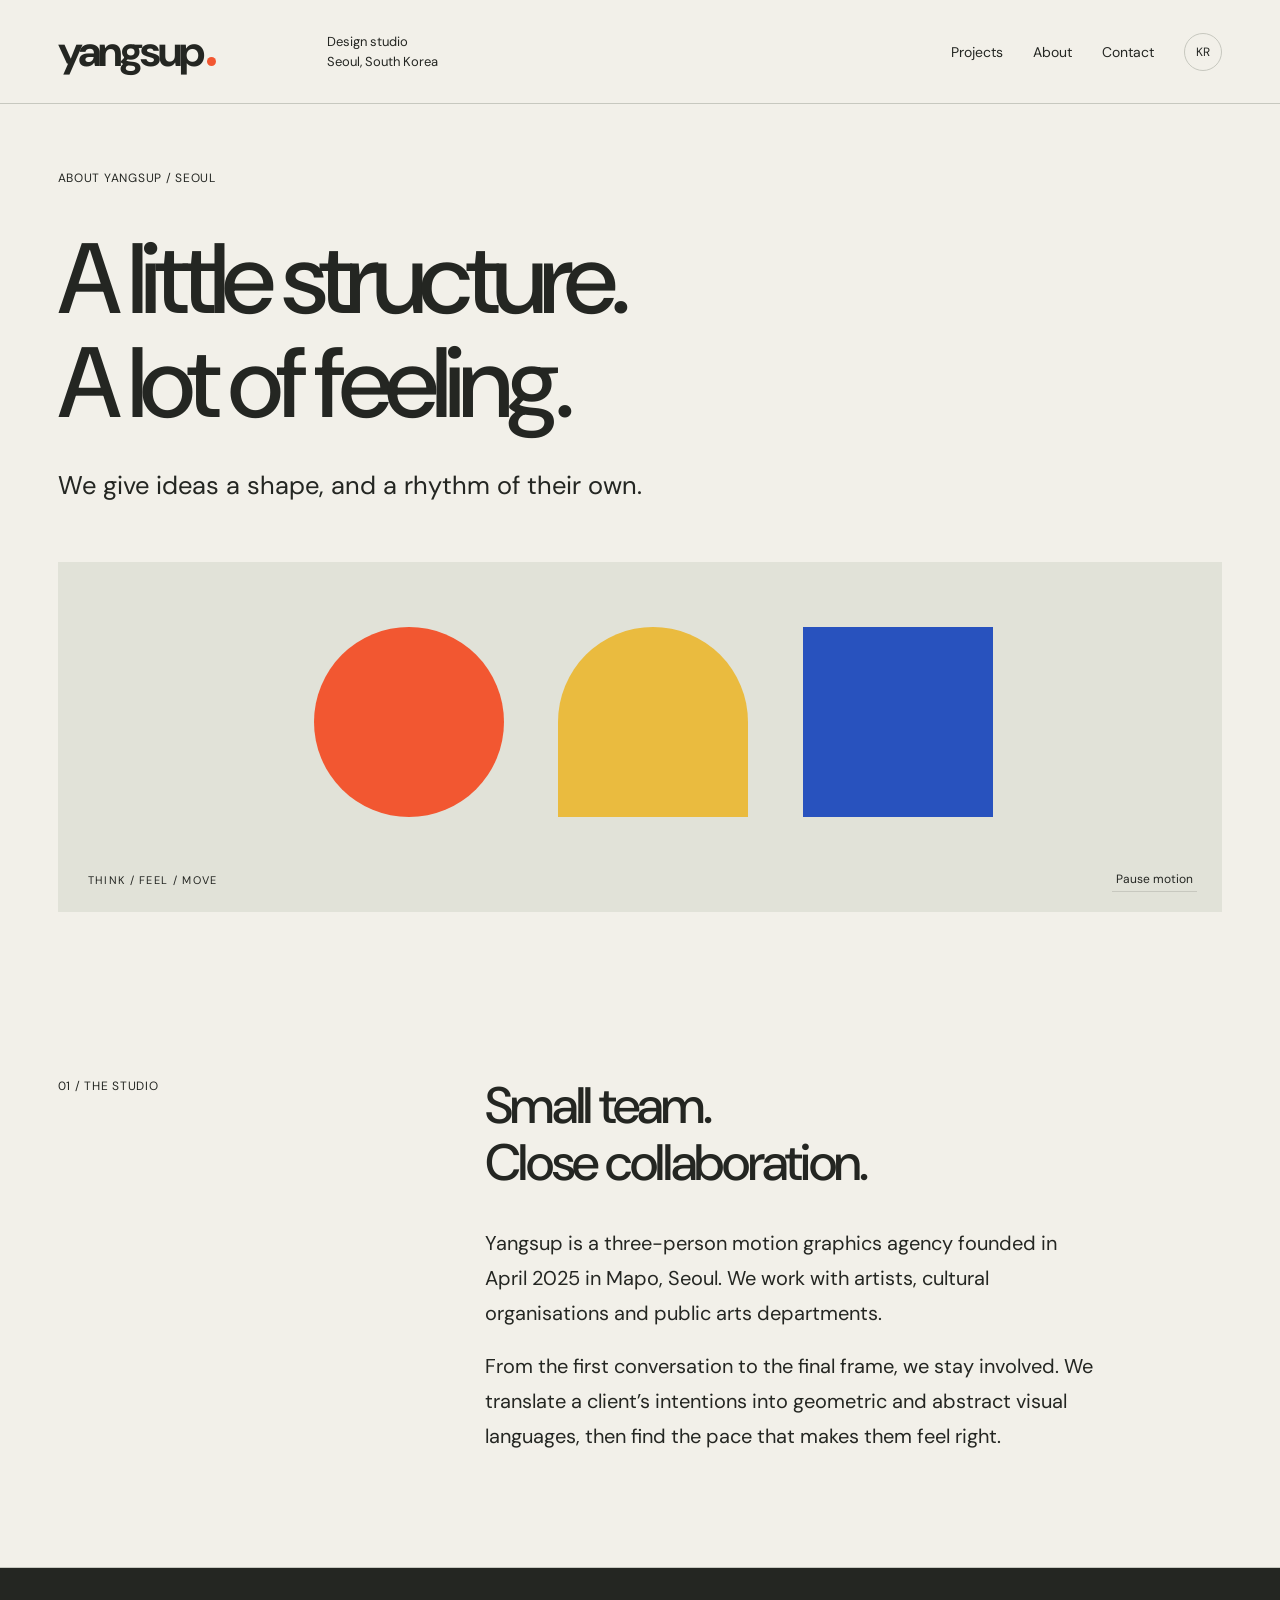
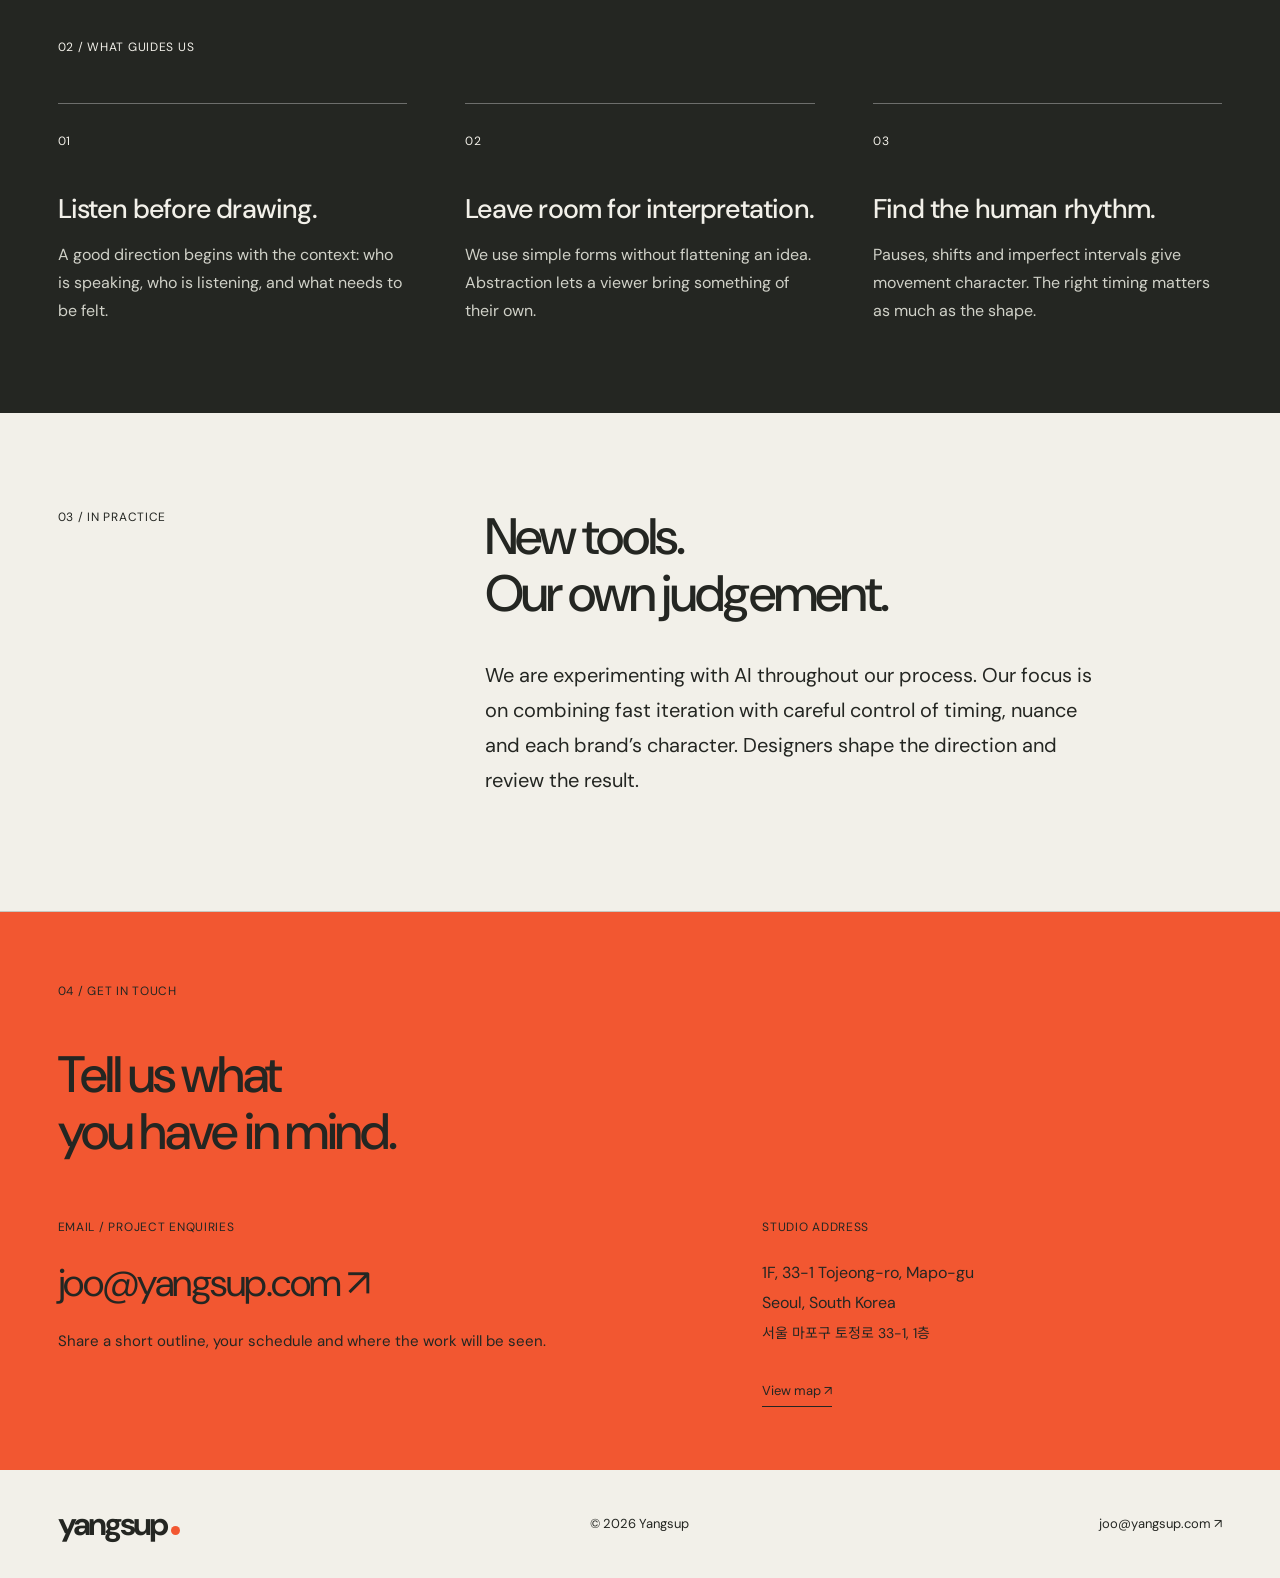
==== about.html @ 7884d144 "Add About and two animated project detail pages" ====
<!doctype html><html lang="en"><head><meta charset="utf-8"><meta name="viewport" content="width=device-width,initial-scale=1"><title>About — Yangsup</title><meta name="description" content="About. Motion, identity and digital design by Yangsup, Seoul."><link rel="stylesheet" href="style.css?v=20261009"><link rel="stylesheet" href="detail.css?v=1"></head><body class="detail-page"><a class="skip" href="#main">Skip to content</a><header><a class="logo" href="index.html" aria-label="Yangsup home">yangsup<span class="logo-dot"></span></a><span class="header-note">Design studio<br>Seoul, South Korea</span><nav aria-label="Main navigation"><a href="index.html#concepts" data-en="Projects" data-ko="프로젝트">Projects</a><a href="about.html" data-en="About" data-ko="소개">About</a><a href="mailto:joo@yangsup.com" data-en="Contact" data-ko="문의">Contact</a><button id="lang" aria-label="한국어로 보기">KR</button></nav></header><main id="main"><section class="detail-intro about-intro"><div class="label">ABOUT YANGSUP / SEOUL</div><h1 data-en="A little structure.<br>A lot of feeling." data-ko="명확한 구조.<br>풍부한 감각.">A little structure.<br>A lot of feeling.</h1><p class="lead" data-en="We give ideas a shape, and a rhythm of their own." data-ko="생각에 형태를, 그 형태에 고유한 리듬을 부여합니다.">We give ideas a shape, and a rhythm of their own.</p><div class="about-art" aria-label="A circle, arch and square moving in a shared space"><i class="orbit-disc anim"></i><i class="about-arch anim"></i><i class="about-square anim"></i><span>THINK / FEEL / MOVE</span><button id="motion" aria-pressed="false">Pause motion</button></div></section><section class="editorial"><div class="label">01 / THE STUDIO</div><div><h2 data-en="Small team.<br>Close collaboration." data-ko="작은 팀.<br>긴밀한 협업.">Small team.<br>Close collaboration.</h2><p data-en="Yangsup is a three-person motion graphics agency founded in April 2025 in Mapo, Seoul. We work with artists, cultural organisations and public arts departments." data-ko="Yangsup은 2025년 4월 서울 마포에서 시작한 3인 모션 그래픽 에이전시입니다. 예술가, 문화예술 단체, 공공기관의 예술 부서와 협업합니다.">Yangsup is a three-person motion graphics agency founded in April 2025 in Mapo, Seoul. We work with artists, cultural organisations and public arts departments.</p><p data-en="From the first conversation to the final frame, we stay involved. We translate a client’s intentions into geometric and abstract visual languages, then find the pace that makes them feel right." data-ko="첫 대화부터 마지막 장면까지 함께합니다. 고객의 의도를 기하학과 추상의 시각 언어로 해석하고, 그에 어울리는 속도와 호흡을 찾습니다.">From the first conversation to the final frame, we stay involved. We translate a client’s intentions into geometric and abstract visual languages, then find the pace that makes them feel right.</p></div></section><section class="principles"><div class="label">02 / WHAT GUIDES US</div><div class="principle-grid"><article><span class="label">01</span><h3 data-en="Listen before drawing." data-ko="그리기 전에 듣습니다.">Listen before drawing.</h3><p data-en="A good direction begins with the context: who is speaking, who is listening, and what needs to be felt." data-ko="누가 말하고, 누가 듣는지 살펴봅니다. 전달할 내용과 남기고 싶은 감정을 먼저 이해합니다.">A good direction begins with the context: who is speaking, who is listening, and what needs to be felt.</p></article><article><span class="label">02</span><h3 data-en="Leave room for interpretation." data-ko="해석할 여지를 남깁니다.">Leave room for interpretation.</h3><p data-en="We use simple forms without flattening an idea. Abstraction lets a viewer bring something of their own." data-ko="간결하게 표현하되 생각의 깊이는 지킵니다. 보는 이가 자신의 경험을 더할 수 있도록 여백을 남깁니다.">We use simple forms without flattening an idea. Abstraction lets a viewer bring something of their own.</p></article><article><span class="label">03</span><h3 data-en="Find the human rhythm." data-ko="사람의 리듬을 찾습니다.">Find the human rhythm.</h3><p data-en="Pauses, shifts and imperfect intervals give movement character. The right timing matters as much as the shape." data-ko="멈춤과 전환, 일정하지 않은 간격이 움직임의 개성을 만듭니다. 형태만큼 타이밍을 중요하게 생각합니다.">Pauses, shifts and imperfect intervals give movement character. The right timing matters as much as the shape.</p></article></div></section><section class="editorial"><div class="label">03 / IN PRACTICE</div><div><h2 data-en="New tools.<br>Our own judgement." data-ko="새로운 도구.<br>우리의 판단.">New tools.<br>Our own judgement.</h2><p data-en="We are experimenting with AI throughout our process. Our focus is on combining fast iteration with careful control of timing, nuance and each brand’s character. Designers shape the direction and review the result." data-ko="제작 과정 전반에서 AI를 실험합니다. 빠른 시도에 타이밍과 감정의 세밀한 조율을 결합하고, 각 브랜드의 개성을 지키는 데 집중합니다. 방향을 정하고 결과를 판단하는 것은 디자이너입니다.">We are experimenting with AI throughout our process. Our focus is on combining fast iteration with careful control of timing, nuance and each brand’s character. Designers shape the direction and review the result.</p></div></section><section class="about-contact" id="contact"><div class="label">04 / GET IN TOUCH</div><h2 data-en="Tell us what<br>you have in mind." data-ko="준비 중인 이야기를<br>들려주세요.">Tell us what<br>you have in mind.</h2><div class="contact-grid"><div><span class="label">EMAIL / PROJECT ENQUIRIES</span><a class="contact-mail" href="mailto:joo@yangsup.com">joo@yangsup.com ↗</a><p data-en="Share a short outline, your schedule and where the work will be seen." data-ko="프로젝트 개요와 일정, 작업이 쓰일 곳을 알려 주세요.">Share a short outline, your schedule and where the work will be seen.</p></div><div><span class="label">STUDIO ADDRESS</span><address>1F, 33-1 Tojeong-ro, Mapo-gu<br>Seoul, South Korea<br><span lang="ko">서울 마포구 토정로 33-1, 1층</span></address><a class="text-link" href="https://www.google.com/maps/search/?api=1&query=33-1+Tojeong-ro+Mapo-gu+Seoul" target="_blank" rel="noopener" data-en="View map ↗" data-ko="지도 보기 ↗">View map ↗</a></div></div></section></main><footer><a class="logo" href="index.html">yangsup<span class="logo-dot"></span></a><span>© <span id="year">2026</span> Yangsup</span><a href="mailto:joo@yangsup.com">joo@yangsup.com ↗</a></footer><script src="script.js?v=3"></script></body></html>
---- style.css ----
@import url('https://fonts.googleapis.com/css2?family=DM+Sans:wght@400;450;500;600;700&family=Noto+Sans+KR:wght@400;500;600;700&display=swap');
:root{--paper:#f2f0e9;--ink:#242622;--orange:#f25731;--blue:#2852be;--yellow:#eabb3f;--line:#c7c8bf}*{box-sizing:border-box}html{scroll-behavior:smooth;scroll-padding-top:30px}body{margin:0;background:var(--paper);color:var(--ink);font-family:'DM Sans','Noto Sans KR',sans-serif;font-size:16px;-webkit-font-smoothing:antialiased}a{color:inherit;text-decoration:none}button{font:inherit;color:inherit;cursor:pointer}a:focus-visible,button:focus-visible{outline:3px solid var(--blue);outline-offset:7px}.skip{position:absolute;top:-80px;padding:16px;background:white;z-index:10}.skip:focus{top:10px}header{padding:30px 4.5%;display:flex;align-items:center;justify-content:space-between;border-bottom:1px solid var(--line);gap:30px}.logo{font-size:43px;font-weight:700;letter-spacing:-3px;line-height:1;display:inline-flex;align-items:baseline}.logo-dot{width:9px;height:9px;background:var(--orange);border-radius:50%;margin-left:5px}.header-note{font-size:13px;line-height:1.5;margin-right:auto;margin-left:7%}nav{display:flex;gap:30px;align-items:center;font-size:14px}nav a{padding:7px 0}nav a:hover,.text-link:hover{text-decoration:underline;text-underline-offset:7px}#lang{background:transparent;border:1px solid var(--line);border-radius:50%;width:38px;height:38px;font-size:12px}.hero{min-height:690px;position:relative;padding:31px 4.5% 0;overflow:hidden}.eyebrow{font-size:12px;letter-spacing:.075em;display:flex;justify-content:space-between}.hero h1{font-size:clamp(60px,7.7vw,118px);font-weight:500;letter-spacing:-.064em;line-height:1.02;margin:56px 0 30px;position:relative;z-index:2;pointer-events:none;width:70%}em{font-style:normal;color:var(--orange)}.hero-bottom{display:flex;align-items:flex-end;justify-content:space-between;position:relative;z-index:2;max-width:52%;gap:32px;margin-bottom:56px}.hero-bottom p{font-size:17px;line-height:1.6;max-width:275px}.text-link{font-size:13px;border-bottom:1px solid;white-space:nowrap;padding-bottom:7px;margin-bottom:20px}.motion-stage{position:absolute;right:0;top:90px;width:43%;height:480px}.shape{position:absolute;animation:float 9s ease-in-out infinite;will-change:transform}.circle{background:var(--orange);width:235px;height:235px;border-radius:50%;left:5%;top:15px;z-index:2}.arch{background:var(--yellow);width:225px;height:285px;border-radius:120px 120px 0 0;right:4%;top:35px;transform:rotate(18deg);animation-name:tilt;animation-delay:-3s}.square{background:var(--blue);width:245px;height:245px;border-radius:8px;left:20%;top:200px;transform:rotate(-15deg);animation-name:rock;animation-delay:-1s}.stage-caption{position:absolute;bottom:0;left:20%;font-size:10px;letter-spacing:.13em}#motion{position:absolute;bottom:-36px;right:11%;font-size:12px;background:transparent;border:0;border-bottom:1px solid var(--line);padding:4px}.paused .shape{animation-play-state:paused}.section{padding:100px 4.5%;display:grid;grid-template-columns:1fr 2fr;gap:5%;border-top:1px solid var(--line)}.label{font-size:12px;letter-spacing:.06em;line-height:1.6}h2{font-size:clamp(36px,4vw,62px);line-height:1.12;letter-spacing:-.045em;font-weight:500;margin:0 0 35px}p{line-height:1.75;margin:0 0 18px;max-width:610px}.large-copy{font-size:clamp(21px,2vw,28px);line-height:1.6;letter-spacing:-.02em}.intro{padding-top:105px}.service-list article{display:flex;gap:25px;padding:0 0 34px;margin-bottom:34px;border-bottom:1px solid var(--line);align-items:flex-start}.service-list article:last-child{border:0;padding:0;margin:0}.number{font-size:12px;padding-top:8px}h3{font-size:25px;font-weight:500;letter-spacing:-.03em;margin:0 0 15px}.service-list p{font-size:16px;margin:0;max-width:480px}.mini{width:36px;height:36px;flex-shrink:0;margin-left:auto;margin-top:7px}.orange{background:var(--orange);border-radius:50%}.blue{background:var(--blue)}.yellow{background:var(--yellow);border-radius:40px 40px 0 0}.process{background:var(--ink);color:var(--paper);padding:76px 4.5% 90px}.process-heading{display:flex;justify-content:space-between;align-items:baseline;gap:30px}.process h2{font-size:clamp(30px,3.5vw,54px)}.steps{display:grid;grid-template-columns:repeat(3,1fr);gap:5%;margin-top:50px}.steps article{border-top:1px solid #62635c;padding-top:22px}.steps span{font-size:12px;color:#c0c3b8}.steps h3{margin-top:40px;font-size:26px}.steps p{color:#d0d1c8;font-size:16px}.team{display:grid;grid-template-columns:repeat(3,1fr);gap:24px;margin-top:55px}.team>div{padding-top:24px;border-top:1px solid var(--line)}.member-symbol{display:block;width:32px;height:32px;margin-bottom:27px}.team h3{font-family:'Noto Sans KR',sans-serif;font-size:21px;letter-spacing:0;margin-bottom:7px}.team p,.established{font-size:13px}.established{margin-top:40px;color:#65675e}.contact{background:var(--orange);padding:65px 4.5%}.contact h2{font-size:clamp(42px,6.3vw,96px);margin:55px 0 30px}.email{font-size:clamp(25px,3vw,45px);border-bottom:2px solid;letter-spacing:-.03em;padding-bottom:4px}.contact-bottom{display:flex;justify-content:space-between;align-items:flex-end;gap:35px;margin-top:75px}.contact-bottom p{max-width:350px;margin:0}.contact address{font-size:16px;font-style:normal;line-height:1.7}footer{padding:38px 4.5%;display:flex;justify-content:space-between;align-items:center;font-size:13px}footer .logo{font-size:32px}html[lang=ko] .hero h1{font-size:clamp(44px,5.7vw,88px);letter-spacing:-.055em;line-height:1.22}html[lang=ko] h2{line-height:1.3;word-break:keep-all}html[lang=ko] p{word-break:keep-all}@keyframes float{50%{transform:translate(15px,25px)}}@keyframes rock{50%{transform:translate(-12px,-18px) rotate(-3deg)}}@keyframes tilt{50%{transform:translate(-15px,5px) rotate(8deg)}}@media(min-width:1600px){body{max-width:1800px;margin:auto}.motion-stage{right:4%}}@media(max-width:1000px){.header-note{display:none}.hero h1{font-size:8.3vw}.motion-stage{transform:scale(.8);transform-origin:right center;width:48%;top:60px}.hero-bottom{max-width:60%}.hero-bottom .text-link{display:none}.section{grid-template-columns:1fr 2.5fr;gap:5%}.process-heading{display:block}.process-heading h2{margin-top:28px}.steps h3{font-size:22px}}@media(max-width:650px){header{padding:25px 6%;gap:15px}.logo{font-size:34px}nav{gap:18px}nav a{font-size:12px}nav a:first-child{display:none}#lang{width:32px;height:32px}.hero{min-height:0;padding:25px 6% 0}.eyebrow span:last-child{display:none}.hero h1{font-size:clamp(48px,12vw,76px);width:100%;margin:40px 0 20px}.hero-bottom{max-width:100%;margin:0}.hero-bottom p{font-size:16px;max-width:280px}.motion-stage{position:relative;width:100%;height:350px;top:auto;right:auto;transform:none;margin:10px 0 50px}.circle{width:155px;height:155px;left:7%;top:30px}.arch{width:145px;height:200px;right:7%;top:35px}.square{width:168px;height:168px;left:28%;top:156px}.stage-caption{bottom:0;left:5%;font-size:9px}#motion{bottom:-28px;right:5%}.section{display:block;padding:60px 6%}.section>.label{margin-bottom:36px}h2{font-size:38px}.large-copy{font-size:21px}.service-list article{gap:14px}.service-list h3{font-size:23px}.mini{width:23px;height:23px}.service-list p{font-size:15px}.process{padding:55px 6%}.steps{grid-template-columns:1fr;gap:28px;margin-top:32px}.steps h3{margin-top:20px}.steps p{margin-bottom:0}.team{gap:15px}.team h3{font-size:19px}.contact{padding:48px 6%}.contact h2{font-size:43px;margin-top:38px}.contact-bottom{display:block;margin-top:50px}.contact address{margin-top:30px}footer{padding:30px 6%;gap:15px}footer>span:last-child{display:none}html[lang=ko] .hero h1{font-size:clamp(35px,9.3vw,58px)}}@media(prefers-reduced-motion:reduce){html{scroll-behavior:auto}.shape{animation:none!important}}

/* Motion sequences: deliberate turns, soft morphs and brief dissolves. */
.shape{animation-duration:14s;animation-timing-function:cubic-bezier(.45,0,.2,1);will-change:transform,opacity,border-radius}.circle{animation-name:circle-story;animation-delay:0s}.arch{animation-name:arch-story;animation-delay:-4s}.square{animation-name:square-story;animation-delay:-8s}
@keyframes circle-story{0%,100%{transform:translate(0,0) rotate(0);border-radius:50%;opacity:1}25%{transform:translate(18px,28px) rotate(90deg);border-radius:50% 50% 8% 50%}48%{transform:translate(-8px,12px) rotate(180deg) scale(.85);border-radius:12%;opacity:1}65%{transform:translate(12px,-12px) rotate(240deg) scale(.55);opacity:0}78%{transform:translate(0,0) rotate(300deg) scale(.85);border-radius:50%;opacity:1}}
@keyframes arch-story{0%,100%{transform:rotate(18deg);border-radius:120px 120px 0 0;opacity:1}30%{transform:translate(-25px,24px) rotate(-35deg);border-radius:50%}55%{transform:translate(-12px,-12px) rotate(45deg) scale(.84);border-radius:12px;opacity:1}72%{transform:translate(14px,15px) rotate(90deg) scale(.7);opacity:0}86%{transform:rotate(18deg);opacity:1}}
@keyframes square-story{0%,100%{transform:rotate(-15deg);border-radius:8px;opacity:1}28%{transform:translate(20px,-18px) rotate(75deg);border-radius:8px}48%{transform:translate(-8px,-25px) rotate(165deg) scale(.8);border-radius:50%;opacity:1}64%{transform:translate(12px,12px) rotate(230deg) scale(.6);opacity:0}82%{transform:rotate(345deg);border-radius:8px;opacity:1}}
.portfolio{border-top:1px solid var(--line);padding:90px 4.5%}.portfolio-heading{display:grid;grid-template-columns:1fr 2fr;gap:5%;margin-bottom:64px}.portfolio-heading h2{margin-bottom:25px}.project{margin-bottom:70px}.project-title{display:flex;justify-content:space-between;gap:20px;align-items:center;margin-bottom:20px}.project-title h3{font-size:27px;margin:0}.concept-label{font-size:12px;letter-spacing:.05em;border:1px solid var(--line);border-radius:30px;padding:8px 12px;white-space:nowrap}.project-visuals{display:grid;grid-template-columns:1.6fr 1fr;gap:20px;align-items:stretch}.project figure{margin:0;min-width:0}.architecture{display:flex;flex-direction:column}.architecture img{width:100%;height:100%;min-height:0;aspect-ratio:1.5;object-fit:cover;display:block;flex:1}.project figcaption{font-size:12px;line-height:1.5;padding:14px 0 0;color:#62645b}.web-concept{display:flex;flex-direction:column}.browser-bar{display:flex;justify-content:space-between;align-items:center;padding:12px 18px;background:#dedfd7;font-size:9px;letter-spacing:.08em}.browser-bar span:first-child{letter-spacing:4px;color:#8b8d82}.mock-page{padding:24px;background:#e5e3da;overflow:hidden;flex:1;display:flex;flex-direction:column}.mock-nav{display:flex;justify-content:space-between;gap:20px;font-size:10px;line-height:1.3}.mock-nav strong{font-size:15px;letter-spacing:-.06em}.mock-title{font-size:clamp(30px,3.3vw,54px);line-height:1.02;letter-spacing:-.06em;margin:27px 0 20px}.museum-composition{height:160px;position:relative;overflow:hidden}.mock-orbit{display:block;width:135px;height:135px;background:var(--orange);border-radius:50%;position:absolute;left:5%;top:0;animation:orbit-study 9s ease-in-out infinite}.mock-line{position:absolute;height:160px;width:110px;border:1px solid #252722;left:36%;top:-15px;transform:rotate(25deg)}.mock-frame{position:absolute;right:0;bottom:20px;font-size:12px;letter-spacing:.1em}.mock-bottom{display:flex;justify-content:space-between;font-size:9px;line-height:1.8;gap:15px;border-top:1px solid #b0b1a9;padding-top:15px;margin-top:auto}.mock-bottom b{font-size:13px;font-weight:500}.culture-web .mock-page{background:#2852be;color:#f4f0df}.culture-web .browser-bar{background:#193a8f;color:#fff}.culture-web .browser-bar span:first-child{color:#abbade}.culture-web .mock-bottom{border-color:#7890ce}.culture-composition{display:grid;grid-template-columns:repeat(4,1fr);height:136px;gap:4px;margin:10px 0 20px;align-items:center}.culture-composition span{display:block;background:var(--yellow);height:85px;border-radius:100px 100px 0 0;animation:culture-study 10s ease-in-out infinite}.culture-composition span:nth-child(2){background:#efeee4;border-radius:50%;animation-delay:-2s}.culture-composition span:nth-child(3){animation-delay:-4s;transform:rotate(180deg)}.culture-composition span:nth-child(4){background:#efeee4;animation-delay:-6s}.project-description{display:flex;justify-content:space-between;gap:35px;margin-top:25px}.project-description p{max-width:650px;font-size:17px}.project-description>span{font-size:12px;line-height:1.8;max-width:200px}.concept-note{font-size:13px;color:#64665f;max-width:780px;border-top:1px solid var(--line);padding-top:20px}.team h3{font-family:'DM Sans',sans-serif;font-size:23px;letter-spacing:-.04em}.paused .mock-orbit,.paused .culture-composition span{animation-play-state:paused}
@keyframes orbit-study{50%{transform:translateX(70px) scale(.72);border-radius:18%}}@keyframes culture-study{50%{transform:rotate(180deg) scale(.75);border-radius:50%}}
@media(max-width:1000px){nav{gap:20px}.header-note{display:none}.project-visuals{grid-template-columns:1.2fr 1fr}.mock-page{padding:20px}.project-title h3{font-size:23px}.team h3{font-size:20px}}
@media(max-width:650px){nav{gap:13px}nav a:first-child{display:block}nav a[href="#approach"],nav a[href="#studio"]{display:none}.portfolio{padding:55px 6%}.portfolio-heading{display:block;margin-bottom:35px}.portfolio-heading>.label{margin-bottom:28px}.project-visuals{grid-template-columns:1fr;gap:25px}.architecture img{height:auto;flex:none}.mock-title{font-size:44px}.mock-page{padding:26px;min-height:395px}.museum-composition{height:180px}.project-title{align-items:flex-start}.project-title h3{font-size:21px}.concept-label{font-size:10px;padding:6px 8px}.project-description{display:block}.project-description p{font-size:16px}.project-description>span{font-size:12px}.project{margin-bottom:55px}.team h3{font-size:19px}.team{grid-template-columns:1fr;gap:18px}.team>div{display:grid;grid-template-columns:35px 1fr auto;align-items:center;gap:15px;padding-top:18px}.member-symbol,.team h3,.team p{margin:0}}
@media(prefers-reduced-motion:reduce){.shape,.mock-orbit,.culture-composition span{animation:none!important;opacity:1!important}}

.architecture>a{display:flex;flex:1;min-height:0}.architecture>a img{width:100%;height:100%;object-fit:cover}.project-title a:hover{text-decoration:underline;text-underline-offset:6px}@media(max-width:650px){.architecture>a img{height:auto}nav a[href="about.html"]{display:block}}
---- detail.css ----
.detail-intro{padding:65px 4.5% 70px}.detail-intro h1{font-size:clamp(48px,7.8vw,112px);line-height:1.04;letter-spacing:-.065em;font-weight:500;max-width:1100px;margin:40px 0 30px}.lead{font-size:clamp(20px,2vw,28px);max-width:720px;line-height:1.6}.back-link{font-size:13px;display:inline-block;margin-bottom:60px}.case-meta{display:flex;justify-content:space-between;font-size:12px;letter-spacing:.08em}.disciplines{display:flex;gap:10px;flex-wrap:wrap;margin-top:35px}.disciplines span{border:1px solid var(--line);border-radius:30px;padding:8px 14px;font-size:12px}.case-cover{margin:0 4.5%}.case-cover img{width:100%;height:auto;max-height:760px;object-fit:cover;display:block}.case-cover figcaption,.sample-caption{font-size:12px;margin-top:16px;color:#62645b}.editorial{display:grid;grid-template-columns:1fr 2fr;gap:5%;padding:95px 4.5%;border-bottom:1px solid var(--line)}.editorial p{font-size:20px}.section-top{display:flex;align-items:center;justify-content:space-between;margin-bottom:25px;gap:25px}.section-top h2{margin:0;font-size:35px}.motion-section,.applications,.digital-section{padding:65px 4.5%}.section-top #motion{position:static;border:1px solid var(--line);border-radius:30px;padding:9px 16px}.motion-canvas{position:relative;aspect-ratio:16/9;overflow:hidden}.museum-film{background:#e8e5db}.film-ring{position:absolute;width:58%;aspect-ratio:1;border:1px solid var(--ink);border-radius:50%;left:21%;top:-8%;animation:ring-turn 12s ease-in-out infinite}.film-orb{position:absolute;left:32%;top:18%;width:35%;aspect-ratio:1;background:var(--orange);border-radius:50%;animation:orb-breathe 12s ease-in-out infinite}.film-word{position:absolute;inset:13% 7%;font-size:clamp(38px,9vw,140px);line-height:.85;font-weight:500;letter-spacing:-.08em;display:flex;flex-direction:column;justify-content:center;mix-blend-mode:multiply}.film-word span:nth-child(2){align-self:center}.film-word span:nth-child(3){align-self:flex-end}.film-small{position:absolute;bottom:5%;left:5%;font-size:11px;letter-spacing:.12em}.film-index{position:absolute;right:5%;top:6%;font-size:12px}.ground-film{background:var(--blue);color:var(--paper)}.ground-word{position:absolute;inset:17% 6%;font-size:clamp(40px,8.5vw,130px);letter-spacing:-.065em;line-height:.98;z-index:2}.ground-tiles{position:absolute;right:4%;bottom:5%;display:grid;grid-template-columns:repeat(3,1fr);gap:10px;width:48%;height:80%}.ground-tiles i{background:var(--yellow);border-radius:50% 50% 0 0;animation:tile-gather 10s ease-in-out infinite}.ground-tiles i:nth-child(2n){background:#dce2d3;border-radius:50%;animation-delay:-3s}.ground-tiles i:nth-child(3n){animation-delay:-6s}.application-grid{display:grid;grid-template-columns:1fr 1fr;gap:24px}.application-grid figure{margin:0;min-height:610px;position:relative;padding:55px 12% 70px;display:flex;align-items:center;justify-content:center;overflow:hidden}.poster-scene{background:#d9d8ce}.object-scene{background:#e4e1d7}.application-grid figcaption{position:absolute;bottom:22px;left:6%;font-size:12px}.poster{width:100%;max-width:330px;aspect-ratio:3/4.3;background:#f4f1e6;box-shadow:10px 20px 25px #24262226;transform:rotate(-5deg);padding:25px;position:relative;overflow:hidden}.poster>span{font-size:10px;letter-spacing:.06em}.poster h3{font-size:clamp(40px,4.7vw,70px);line-height:.95;margin-top:35px;position:relative;z-index:2;letter-spacing:-.065em}.poster-orbit{position:absolute;bottom:13%;right:-15%;background:var(--orange);width:95%;aspect-ratio:1;border-radius:50%;animation:poster-orbit 10s ease-in-out infinite}.poster-foot{position:absolute;bottom:25px;left:25px;font-size:10px;line-height:1.5;z-index:2}.ticket{width:230px;height:365px;background:var(--orange);transform:rotate(9deg);padding:24px;position:relative;box-shadow:10px 15px 25px #24262226}.ticket>span,.ticket small{font-size:10px}.ticket b{display:block;font-size:65px;line-height:.9;letter-spacing:-.06em;margin-top:35px}.ticket-dot{position:absolute;right:22px;top:155px;width:48px;height:48px;background:var(--paper);border-radius:50%}.barcode{height:45px;margin:50px 0 10px;background:repeating-linear-gradient(90deg,#242622 0 2px,transparent 2px 5px,#242622 5px 6px,transparent 6px 10px)}.mini-card{position:absolute;width:180px;height:110px;background:var(--ink);color:var(--paper);bottom:85px;left:12%;padding:18px;font-size:35px;letter-spacing:-.05em;transform:rotate(-12deg);box-shadow:4px 8px 20px #24262233}.mini-card span{display:block;font-size:9px;letter-spacing:.1em}.ground .poster-scene{background:#b8c5dc}.ground-poster{background:var(--blue);color:var(--paper)}.poster-modules{display:flex;position:absolute;bottom:19%;left:10%;width:80%;height:25%;gap:5px}.poster-modules i{width:33%;background:var(--yellow);border-radius:80px 80px 0 0;animation:tile-gather 10s ease-in-out infinite}.poster-modules i:nth-child(2){background:var(--paper);animation-delay:-3s}.ground .object-scene{background:#e6bf4b}.wayfinding{background:var(--blue);color:var(--paper);width:100%;max-width:350px;padding:28px;box-shadow:10px 15px 0 #233d7c;transform:perspective(900px) rotateY(-8deg)}.wayfinding>span{font-size:11px}.wayfinding p{font-size:clamp(15px,1.7vw,25px);border-bottom:1px solid #ffffff50;padding:20px 0;margin:0}.sign-arch{height:100px;width:80px;border-radius:80px 80px 0 0;background:var(--yellow);margin-top:25px}.device-scene{background:#dddcd3;min-height:630px;padding:65px 7%;display:flex;align-items:center;gap:35px;overflow:hidden}.desktop-frame{width:78%;box-shadow:0 18px 35px #24262220;border-radius:10px;overflow:hidden}.device-toolbar{background:#caccc4;display:flex;justify-content:space-between;font-size:9px;padding:12px 18px;letter-spacing:.1em}.sample-site{padding:30px;background:#f4f1e6;position:relative;min-height:350px;overflow:hidden}.sample-nav{display:flex;justify-content:space-between;font-size:10px;gap:20px;position:relative;z-index:2}.sample-site h3{font-size:clamp(35px,4.5vw,68px);line-height:1;position:relative;z-index:2;max-width:80%;margin-top:48px}.digital-shape{position:absolute;width:190px;height:190px;border-radius:50%;right:-15px;bottom:40px;background:var(--orange);animation:orb-breathe 12s ease-in-out infinite}.sample-bottom{font-size:12px;position:relative;margin-top:55px}.phone-frame{width:195px;height:380px;flex-shrink:0;background:var(--orange);border:7px solid var(--ink);border-radius:30px;position:relative;padding:38px 18px 22px;box-shadow:0 20px 30px #24262230;overflow:hidden;transform:rotate(5deg)}.phone-notch{position:absolute;top:8px;left:35%;width:30%;height:10px;background:var(--ink);border-radius:10px}.phone-frame>span{font-size:9px}.phone-frame h3{font-size:38px;line-height:1;margin-top:35px;position:relative;z-index:2}.phone-shape{position:absolute;width:130px;height:130px;border:1px solid var(--ink);border-radius:50%;left:25px;top:190px;animation:ring-turn 10s ease-in-out infinite}.phone-footer{position:absolute;bottom:22px;font-size:8px}.ground .sample-site{background:var(--blue);color:var(--paper)}.ground .digital-shape{background:var(--yellow);border-radius:100px 100px 0 0}.ground .phone-frame{background:var(--yellow)}.ground .phone-shape{border:0;background:var(--blue);border-radius:100px 100px 0 0}.case-ending{padding:70px 4.5%;display:flex;justify-content:space-between;gap:30px;border-top:1px solid var(--line)}.next-project{display:flex;flex-direction:column;gap:20px;justify-content:center;border-bottom:1px solid}.next-project span{font-size:12px}.next-project strong{font-size:28px;font-weight:500}.about-art{height:350px;position:relative;background:#e1e2d8;overflow:hidden;margin-top:55px}.about-art i{position:absolute;display:block;width:190px;height:190px;top:65px}.orbit-disc{background:var(--orange);border-radius:50%;left:22%;animation:orb-breathe 12s ease-in-out infinite}.about-arch{left:43%;background:var(--yellow);border-radius:100px 100px 0 0;animation:tile-gather 10s ease-in-out infinite}.about-square{left:64%;background:var(--blue);animation:ring-turn 14s ease-in-out infinite}.about-art>span{position:absolute;bottom:25px;left:30px;font-size:11px;letter-spacing:.12em}.principles{background:var(--ink);color:var(--paper);padding:70px 4.5%}.principle-grid{display:grid;grid-template-columns:repeat(3,1fr);gap:5%;margin-top:45px}.principle-grid article{border-top:1px solid #ffffff55;padding-top:25px}.principle-grid h3{margin-top:40px;font-size:27px}.principle-grid p{color:#d0d1c8}.about-contact{background:var(--orange);padding:70px 4.5%}.about-contact h2{margin-top:45px}.contact-grid{display:grid;grid-template-columns:1.4fr 1fr;gap:60px;margin-top:55px}.contact-mail{display:block;font-size:clamp(26px,3vw,45px);letter-spacing:-.04em;margin:20px 0}.contact-grid address{font-style:normal;line-height:1.9;margin:20px 0 30px}.contact-grid address span{font-size:14px}.contact-grid p{font-size:15px}.detail-page .paused .anim,.paused .anim{animation-play-state:paused!important}@keyframes ring-turn{50%{transform:rotate(180deg) scale(.78);border-radius:12%}}@keyframes orb-breathe{35%{transform:translateX(-25%) scale(.72);border-radius:12%}70%{transform:translateX(20%) scale(1.08);border-radius:50%}}@keyframes tile-gather{40%{transform:rotate(90deg) scale(.7);border-radius:50%}75%{transform:rotate(180deg);border-radius:8%}}@keyframes poster-orbit{50%{transform:translateX(-25%) scale(.82)}}
@media(max-width:800px){.detail-page nav a:first-child{display:block}.detail-page nav{gap:14px}.header-note{display:none}.editorial{grid-template-columns:1fr;padding:60px 6%;gap:30px}.detail-intro{padding:45px 6%}.back-link{margin-bottom:40px}.application-grid figure{min-height:480px;padding:40px 12% 65px}.poster{padding:18px}.poster h3{font-size:42px}.device-scene{padding:40px 5%;min-height:480px;gap:18px}.phone-frame{width:150px;height:310px;padding:32px 12px}.phone-frame h3{font-size:30px}.phone-shape{width:100px;height:100px;left:15px;top:155px}.sample-site{padding:20px;min-height:280px}.sample-nav span{display:none}.about-art i{width:145px;height:145px;top:85px}.about-art .orbit-disc{left:12%}.about-art .about-arch{left:38%}.about-art .about-square{left:64%}.principle-grid{gap:25px}.principle-grid h3{font-size:23px}.contact-grid{gap:25px}.case-ending{display:block}.next-project{padding:25px 0}}
@media(max-width:550px){.detail-page header{flex-wrap:wrap;gap:22px}.detail-page nav{margin-left:auto}.detail-page nav a{display:block!important;font-size:12px}.detail-intro h1{font-size:52px}.case-meta{font-size:10px;gap:20px}.case-meta span:last-child{text-align:right}.case-cover{margin:0}.case-cover figcaption{padding-left:6%}.section-top h2{font-size:28px}.motion-section,.applications,.digital-section{padding:45px 6%}.film-small{font-size:7px}.film-index{font-size:9px}.film-word{font-size:12vw}.ground-word{font-size:11vw}.ground-tiles{gap:5px}.application-grid{grid-template-columns:1fr;gap:18px}.application-grid figure{min-height:540px}.poster h3{font-size:58px}.wayfinding p{font-size:23px}.device-scene{display:block;padding:30px 20px}.desktop-frame{width:100%;}.sample-site h3{font-size:40px}.phone-frame{margin:35px auto 5px;width:180px;height:350px}.phone-frame h3{font-size:36px}.phone-shape{width:125px;height:125px;top:175px}.digital-shape{width:140px;height:140px}.sample-caption{font-size:12px}.principle-grid,.contact-grid{grid-template-columns:1fr}.principle-grid article{padding-bottom:10px}.about-art{height:270px}.about-art i{width:100px;height:100px;top:70px}.about-art .orbit-disc{left:10%}.about-art .about-arch{left:38%}.about-art .about-square{left:64%}.contact-grid{gap:40px}.editorial p{font-size:18px}footer{flex-wrap:wrap}footer>a:last-child{font-size:12px}}
@media(prefers-reduced-motion:reduce){.anim{animation:none!important}}

.about-art #motion{bottom:20px;right:25px}
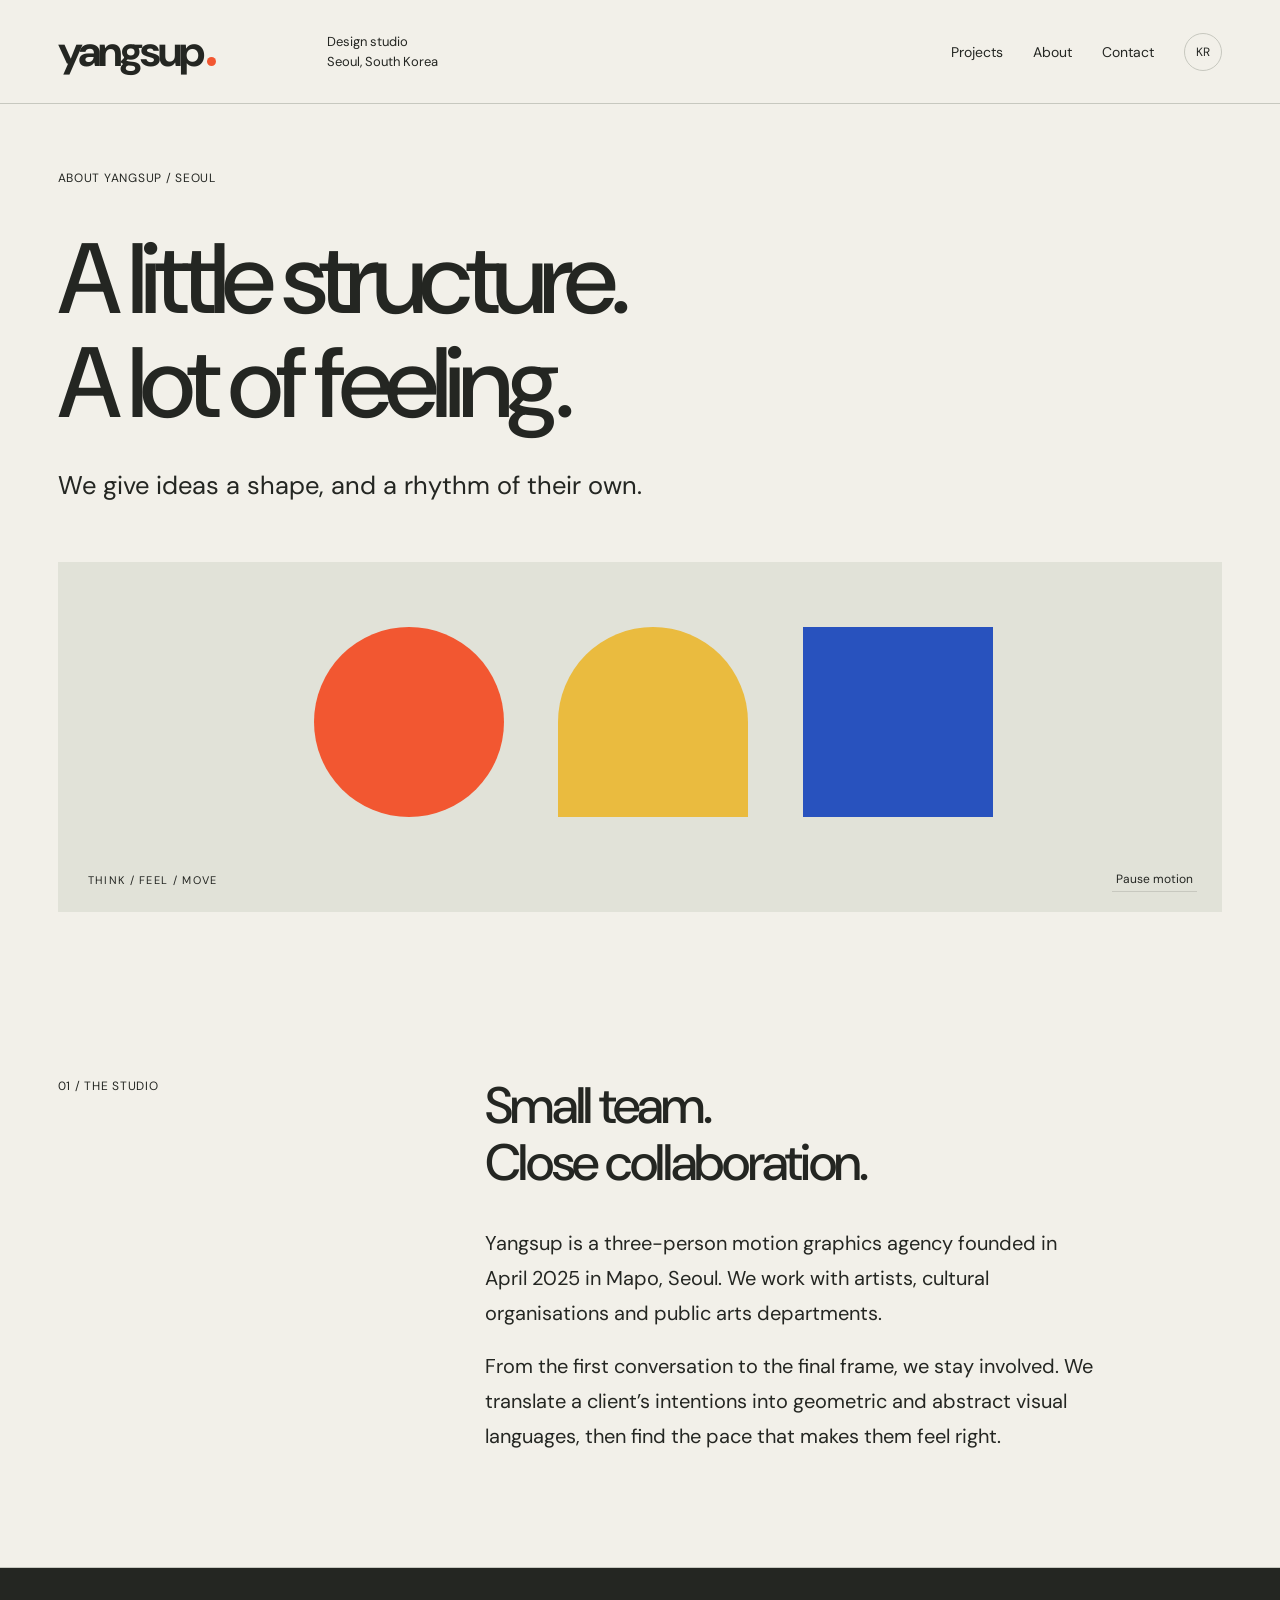
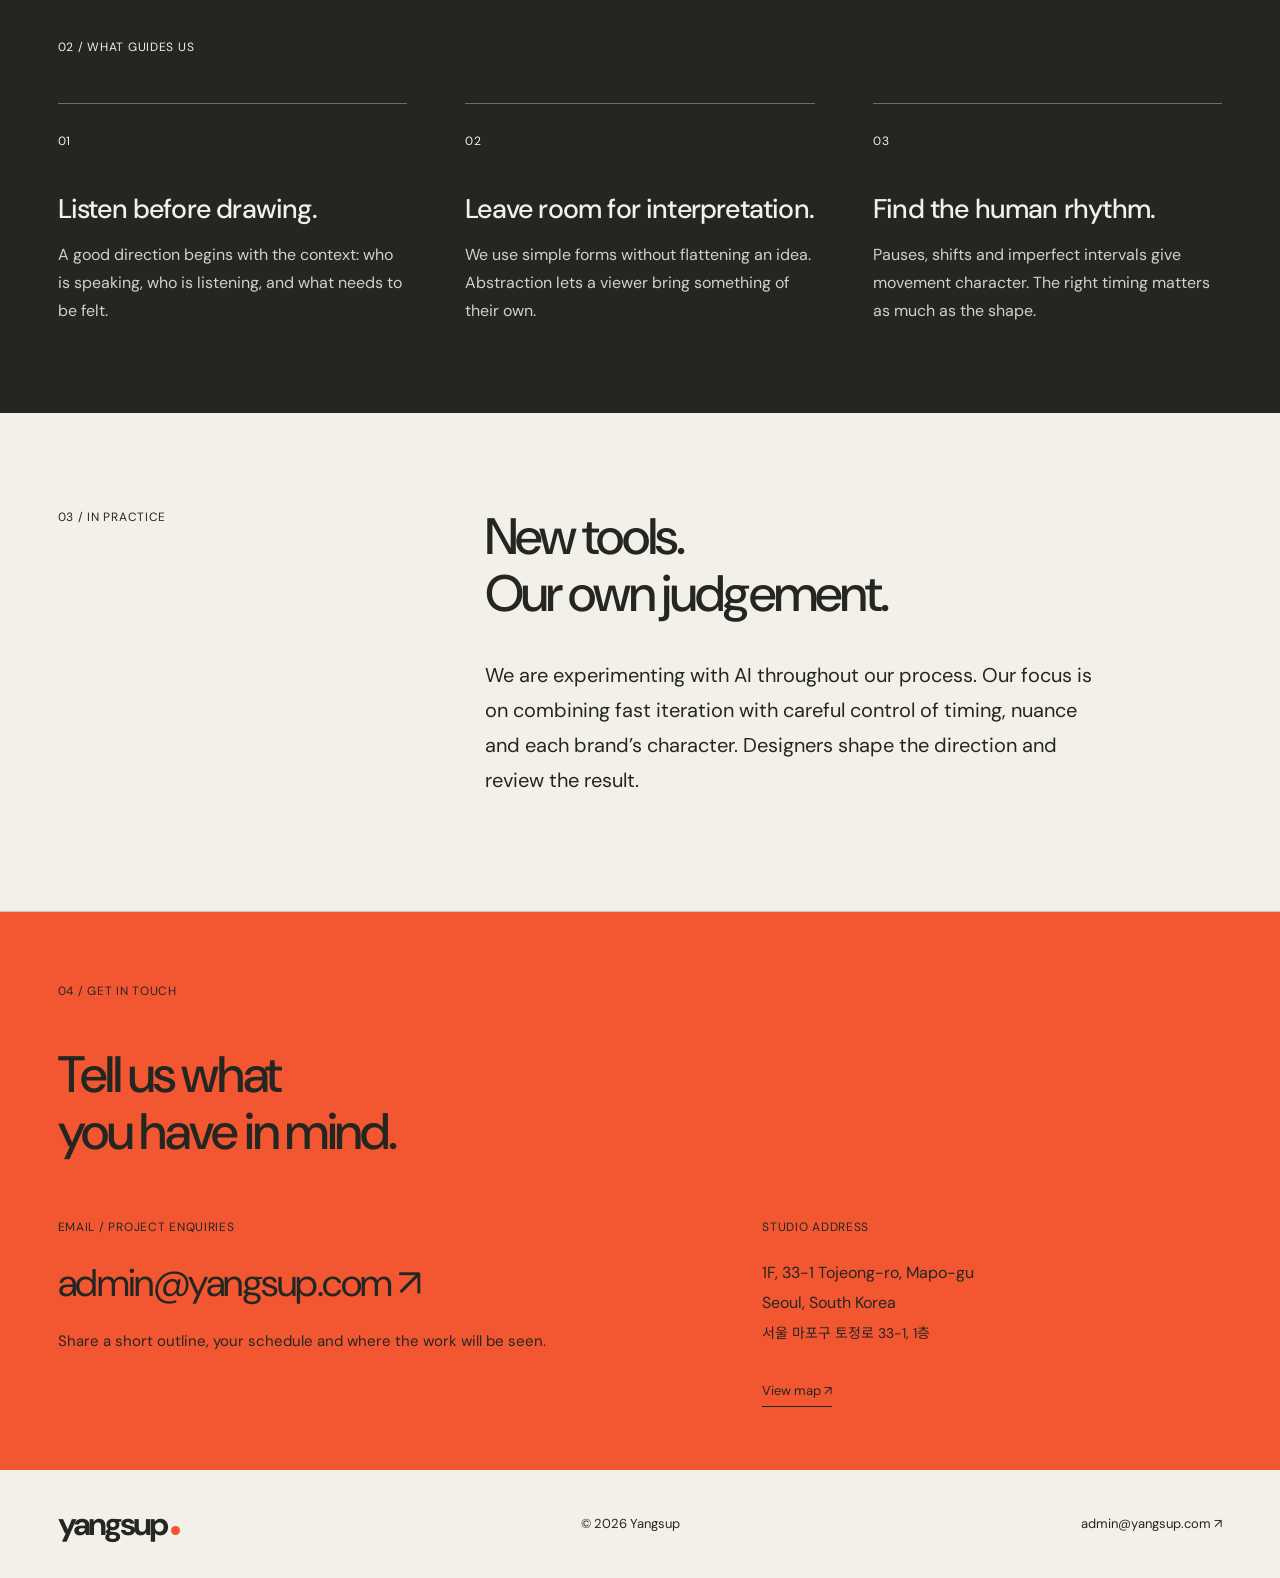
==== commit 2862074e: "Update website contact email to admin@yangsup.com" ====
--- a/about.html
+++ b/about.html
@@ -1 +1 @@
-<!doctype html><html lang="en"><head><meta charset="utf-8"><meta name="viewport" content="width=device-width,initial-scale=1"><title>About — Yangsup</title><meta name="description" content="About. Motion, identity and digital design by Yangsup, Seoul."><link rel="stylesheet" href="style.css?v=20261009"><link rel="stylesheet" href="detail.css?v=1"></head><body class="detail-page"><a class="skip" href="#main">Skip to content</a><header><a class="logo" href="index.html" aria-label="Yangsup home">yangsup<span class="logo-dot"></span></a><span class="header-note">Design studio<br>Seoul, South Korea</span><nav aria-label="Main navigation"><a href="index.html#concepts" data-en="Projects" data-ko="프로젝트">Projects</a><a href="about.html" data-en="About" data-ko="소개">About</a><a href="mailto:joo@yangsup.com" data-en="Contact" data-ko="문의">Contact</a><button id="lang" aria-label="한국어로 보기">KR</button></nav></header><main id="main"><section class="detail-intro about-intro"><div class="label">ABOUT YANGSUP / SEOUL</div><h1 data-en="A little structure.<br>A lot of feeling." data-ko="명확한 구조.<br>풍부한 감각.">A little structure.<br>A lot of feeling.</h1><p class="lead" data-en="We give ideas a shape, and a rhythm of their own." data-ko="생각에 형태를, 그 형태에 고유한 리듬을 부여합니다.">We give ideas a shape, and a rhythm of their own.</p><div class="about-art" aria-label="A circle, arch and square moving in a shared space"><i class="orbit-disc anim"></i><i class="about-arch anim"></i><i class="about-square anim"></i><span>THINK / FEEL / MOVE</span><button id="motion" aria-pressed="false">Pause motion</button></div></section><section class="editorial"><div class="label">01 / THE STUDIO</div><div><h2 data-en="Small team.<br>Close collaboration." data-ko="작은 팀.<br>긴밀한 협업.">Small team.<br>Close collaboration.</h2><p data-en="Yangsup is a three-person motion graphics agency founded in April 2025 in Mapo, Seoul. We work with artists, cultural organisations and public arts departments." data-ko="Yangsup은 2025년 4월 서울 마포에서 시작한 3인 모션 그래픽 에이전시입니다. 예술가, 문화예술 단체, 공공기관의 예술 부서와 협업합니다.">Yangsup is a three-person motion graphics agency founded in April 2025 in Mapo, Seoul. We work with artists, cultural organisations and public arts departments.</p><p data-en="From the first conversation to the final frame, we stay involved. We translate a client’s intentions into geometric and abstract visual languages, then find the pace that makes them feel right." data-ko="첫 대화부터 마지막 장면까지 함께합니다. 고객의 의도를 기하학과 추상의 시각 언어로 해석하고, 그에 어울리는 속도와 호흡을 찾습니다.">From the first conversation to the final frame, we stay involved. We translate a client’s intentions into geometric and abstract visual languages, then find the pace that makes them feel right.</p></div></section><section class="principles"><div class="label">02 / WHAT GUIDES US</div><div class="principle-grid"><article><span class="label">01</span><h3 data-en="Listen before drawing." data-ko="그리기 전에 듣습니다.">Listen before drawing.</h3><p data-en="A good direction begins with the context: who is speaking, who is listening, and what needs to be felt." data-ko="누가 말하고, 누가 듣는지 살펴봅니다. 전달할 내용과 남기고 싶은 감정을 먼저 이해합니다.">A good direction begins with the context: who is speaking, who is listening, and what needs to be felt.</p></article><article><span class="label">02</span><h3 data-en="Leave room for interpretation." data-ko="해석할 여지를 남깁니다.">Leave room for interpretation.</h3><p data-en="We use simple forms without flattening an idea. Abstraction lets a viewer bring something of their own." data-ko="간결하게 표현하되 생각의 깊이는 지킵니다. 보는 이가 자신의 경험을 더할 수 있도록 여백을 남깁니다.">We use simple forms without flattening an idea. Abstraction lets a viewer bring something of their own.</p></article><article><span class="label">03</span><h3 data-en="Find the human rhythm." data-ko="사람의 리듬을 찾습니다.">Find the human rhythm.</h3><p data-en="Pauses, shifts and imperfect intervals give movement character. The right timing matters as much as the shape." data-ko="멈춤과 전환, 일정하지 않은 간격이 움직임의 개성을 만듭니다. 형태만큼 타이밍을 중요하게 생각합니다.">Pauses, shifts and imperfect intervals give movement character. The right timing matters as much as the shape.</p></article></div></section><section class="editorial"><div class="label">03 / IN PRACTICE</div><div><h2 data-en="New tools.<br>Our own judgement." data-ko="새로운 도구.<br>우리의 판단.">New tools.<br>Our own judgement.</h2><p data-en="We are experimenting with AI throughout our process. Our focus is on combining fast iteration with careful control of timing, nuance and each brand’s character. Designers shape the direction and review the result." data-ko="제작 과정 전반에서 AI를 실험합니다. 빠른 시도에 타이밍과 감정의 세밀한 조율을 결합하고, 각 브랜드의 개성을 지키는 데 집중합니다. 방향을 정하고 결과를 판단하는 것은 디자이너입니다.">We are experimenting with AI throughout our process. Our focus is on combining fast iteration with careful control of timing, nuance and each brand’s character. Designers shape the direction and review the result.</p></div></section><section class="about-contact" id="contact"><div class="label">04 / GET IN TOUCH</div><h2 data-en="Tell us what<br>you have in mind." data-ko="준비 중인 이야기를<br>들려주세요.">Tell us what<br>you have in mind.</h2><div class="contact-grid"><div><span class="label">EMAIL / PROJECT ENQUIRIES</span><a class="contact-mail" href="mailto:joo@yangsup.com">joo@yangsup.com ↗</a><p data-en="Share a short outline, your schedule and where the work will be seen." data-ko="프로젝트 개요와 일정, 작업이 쓰일 곳을 알려 주세요.">Share a short outline, your schedule and where the work will be seen.</p></div><div><span class="label">STUDIO ADDRESS</span><address>1F, 33-1 Tojeong-ro, Mapo-gu<br>Seoul, South Korea<br><span lang="ko">서울 마포구 토정로 33-1, 1층</span></address><a class="text-link" href="https://www.google.com/maps/search/?api=1&query=33-1+Tojeong-ro+Mapo-gu+Seoul" target="_blank" rel="noopener" data-en="View map ↗" data-ko="지도 보기 ↗">View map ↗</a></div></div></section></main><footer><a class="logo" href="index.html">yangsup<span class="logo-dot"></span></a><span>© <span id="year">2026</span> Yangsup</span><a href="mailto:joo@yangsup.com">joo@yangsup.com ↗</a></footer><script src="script.js?v=3"></script></body></html>+<!doctype html><html lang="en"><head><meta charset="utf-8"><meta name="viewport" content="width=device-width,initial-scale=1"><title>About — Yangsup</title><meta name="description" content="About. Motion, identity and digital design by Yangsup, Seoul."><link rel="stylesheet" href="style.css?v=20261009"><link rel="stylesheet" href="detail.css?v=1"></head><body class="detail-page"><a class="skip" href="#main">Skip to content</a><header><a class="logo" href="index.html" aria-label="Yangsup home">yangsup<span class="logo-dot"></span></a><span class="header-note">Design studio<br>Seoul, South Korea</span><nav aria-label="Main navigation"><a href="index.html#concepts" data-en="Projects" data-ko="프로젝트">Projects</a><a href="about.html" data-en="About" data-ko="소개">About</a><a href="mailto:admin@yangsup.com" data-en="Contact" data-ko="문의">Contact</a><button id="lang" aria-label="한국어로 보기">KR</button></nav></header><main id="main"><section class="detail-intro about-intro"><div class="label">ABOUT YANGSUP / SEOUL</div><h1 data-en="A little structure.<br>A lot of feeling." data-ko="명확한 구조.<br>풍부한 감각.">A little structure.<br>A lot of feeling.</h1><p class="lead" data-en="We give ideas a shape, and a rhythm of their own." data-ko="생각에 형태를, 그 형태에 고유한 리듬을 부여합니다.">We give ideas a shape, and a rhythm of their own.</p><div class="about-art" aria-label="A circle, arch and square moving in a shared space"><i class="orbit-disc anim"></i><i class="about-arch anim"></i><i class="about-square anim"></i><span>THINK / FEEL / MOVE</span><button id="motion" aria-pressed="false">Pause motion</button></div></section><section class="editorial"><div class="label">01 / THE STUDIO</div><div><h2 data-en="Small team.<br>Close collaboration." data-ko="작은 팀.<br>긴밀한 협업.">Small team.<br>Close collaboration.</h2><p data-en="Yangsup is a three-person motion graphics agency founded in April 2025 in Mapo, Seoul. We work with artists, cultural organisations and public arts departments." data-ko="Yangsup은 2025년 4월 서울 마포에서 시작한 3인 모션 그래픽 에이전시입니다. 예술가, 문화예술 단체, 공공기관의 예술 부서와 협업합니다.">Yangsup is a three-person motion graphics agency founded in April 2025 in Mapo, Seoul. We work with artists, cultural organisations and public arts departments.</p><p data-en="From the first conversation to the final frame, we stay involved. We translate a client’s intentions into geometric and abstract visual languages, then find the pace that makes them feel right." data-ko="첫 대화부터 마지막 장면까지 함께합니다. 고객의 의도를 기하학과 추상의 시각 언어로 해석하고, 그에 어울리는 속도와 호흡을 찾습니다.">From the first conversation to the final frame, we stay involved. We translate a client’s intentions into geometric and abstract visual languages, then find the pace that makes them feel right.</p></div></section><section class="principles"><div class="label">02 / WHAT GUIDES US</div><div class="principle-grid"><article><span class="label">01</span><h3 data-en="Listen before drawing." data-ko="그리기 전에 듣습니다.">Listen before drawing.</h3><p data-en="A good direction begins with the context: who is speaking, who is listening, and what needs to be felt." data-ko="누가 말하고, 누가 듣는지 살펴봅니다. 전달할 내용과 남기고 싶은 감정을 먼저 이해합니다.">A good direction begins with the context: who is speaking, who is listening, and what needs to be felt.</p></article><article><span class="label">02</span><h3 data-en="Leave room for interpretation." data-ko="해석할 여지를 남깁니다.">Leave room for interpretation.</h3><p data-en="We use simple forms without flattening an idea. Abstraction lets a viewer bring something of their own." data-ko="간결하게 표현하되 생각의 깊이는 지킵니다. 보는 이가 자신의 경험을 더할 수 있도록 여백을 남깁니다.">We use simple forms without flattening an idea. Abstraction lets a viewer bring something of their own.</p></article><article><span class="label">03</span><h3 data-en="Find the human rhythm." data-ko="사람의 리듬을 찾습니다.">Find the human rhythm.</h3><p data-en="Pauses, shifts and imperfect intervals give movement character. The right timing matters as much as the shape." data-ko="멈춤과 전환, 일정하지 않은 간격이 움직임의 개성을 만듭니다. 형태만큼 타이밍을 중요하게 생각합니다.">Pauses, shifts and imperfect intervals give movement character. The right timing matters as much as the shape.</p></article></div></section><section class="editorial"><div class="label">03 / IN PRACTICE</div><div><h2 data-en="New tools.<br>Our own judgement." data-ko="새로운 도구.<br>우리의 판단.">New tools.<br>Our own judgement.</h2><p data-en="We are experimenting with AI throughout our process. Our focus is on combining fast iteration with careful control of timing, nuance and each brand’s character. Designers shape the direction and review the result." data-ko="제작 과정 전반에서 AI를 실험합니다. 빠른 시도에 타이밍과 감정의 세밀한 조율을 결합하고, 각 브랜드의 개성을 지키는 데 집중합니다. 방향을 정하고 결과를 판단하는 것은 디자이너입니다.">We are experimenting with AI throughout our process. Our focus is on combining fast iteration with careful control of timing, nuance and each brand’s character. Designers shape the direction and review the result.</p></div></section><section class="about-contact" id="contact"><div class="label">04 / GET IN TOUCH</div><h2 data-en="Tell us what<br>you have in mind." data-ko="준비 중인 이야기를<br>들려주세요.">Tell us what<br>you have in mind.</h2><div class="contact-grid"><div><span class="label">EMAIL / PROJECT ENQUIRIES</span><a class="contact-mail" href="mailto:admin@yangsup.com">admin@yangsup.com ↗</a><p data-en="Share a short outline, your schedule and where the work will be seen." data-ko="프로젝트 개요와 일정, 작업이 쓰일 곳을 알려 주세요.">Share a short outline, your schedule and where the work will be seen.</p></div><div><span class="label">STUDIO ADDRESS</span><address>1F, 33-1 Tojeong-ro, Mapo-gu<br>Seoul, South Korea<br><span lang="ko">서울 마포구 토정로 33-1, 1층</span></address><a class="text-link" href="https://www.google.com/maps/search/?api=1&query=33-1+Tojeong-ro+Mapo-gu+Seoul" target="_blank" rel="noopener" data-en="View map ↗" data-ko="지도 보기 ↗">View map ↗</a></div></div></section></main><footer><a class="logo" href="index.html">yangsup<span class="logo-dot"></span></a><span>© <span id="year">2026</span> Yangsup</span><a href="mailto:admin@yangsup.com">admin@yangsup.com ↗</a></footer><script src="script.js?v=3"></script></body></html>
